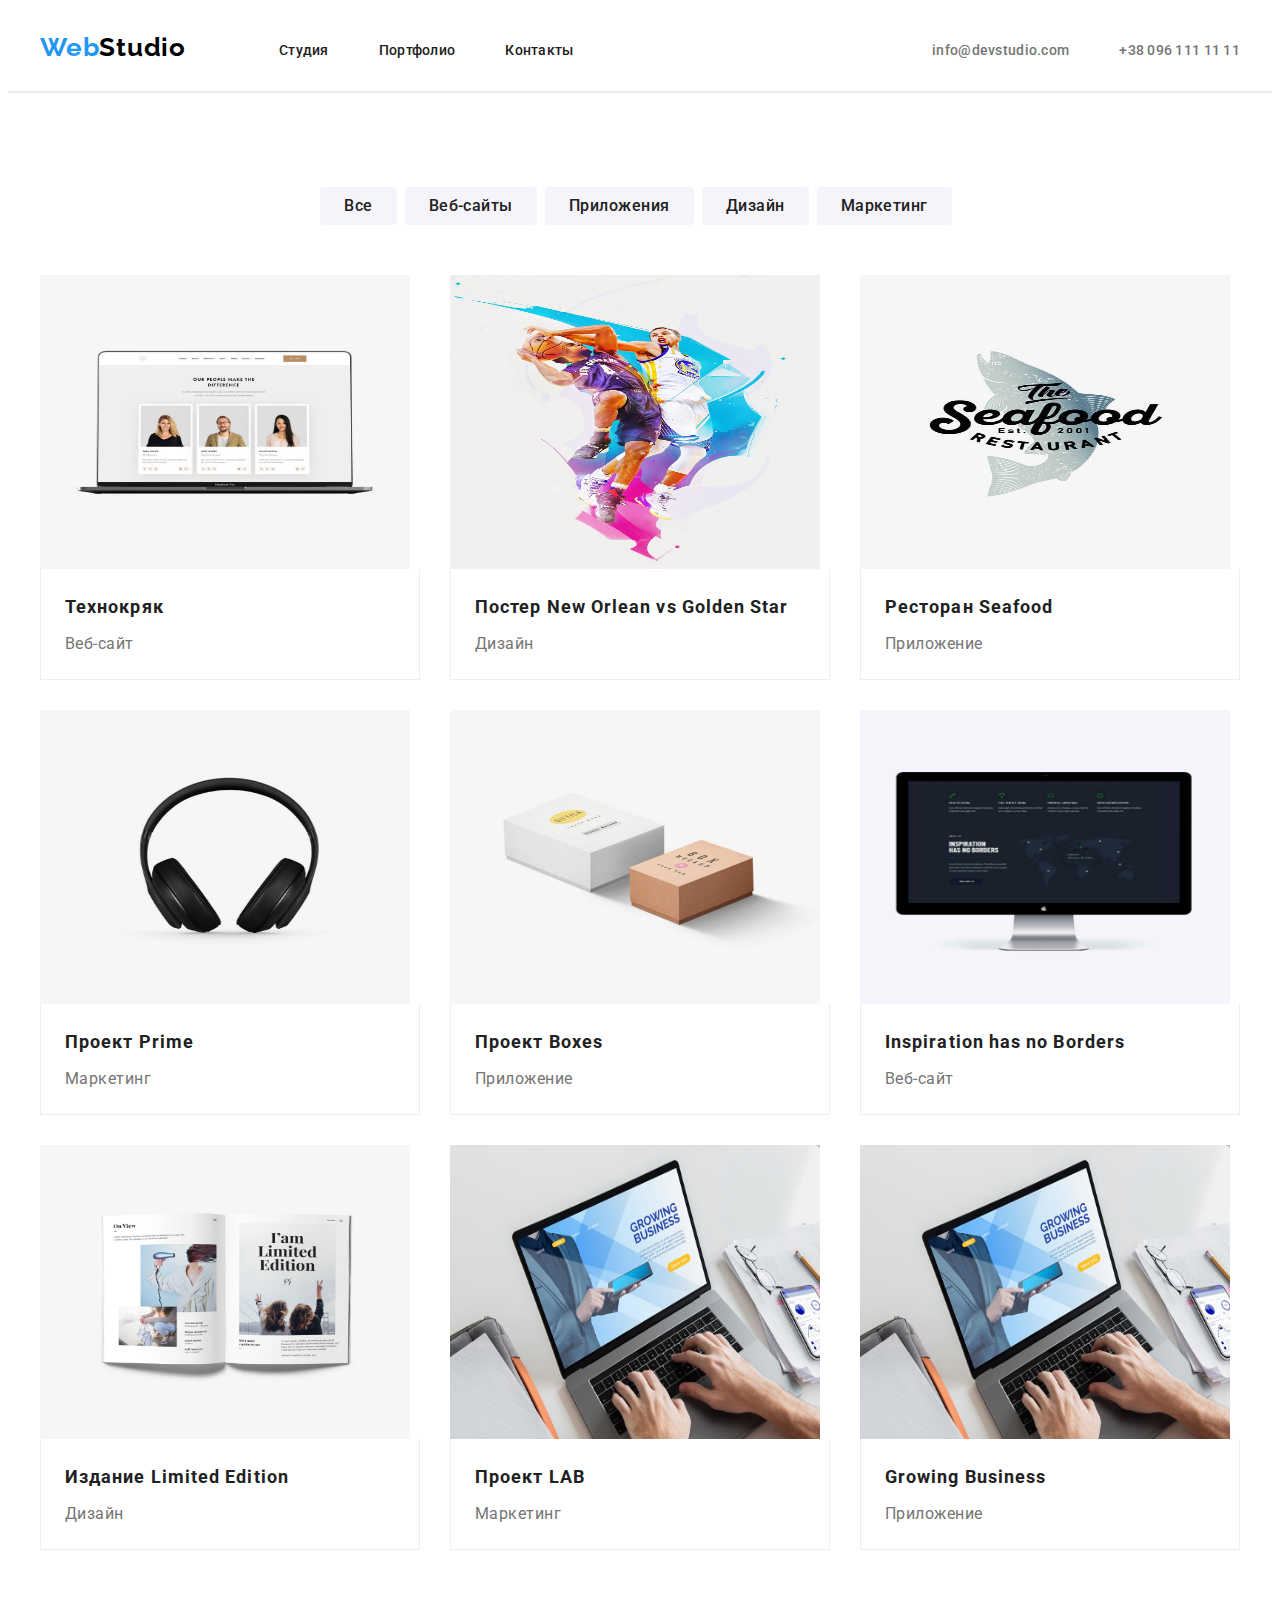
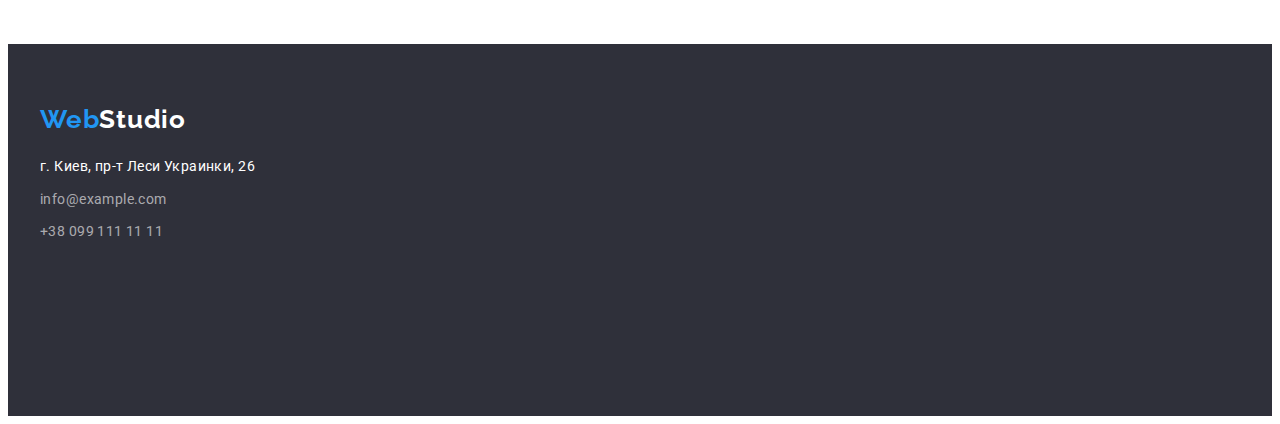
==== portfolio.html @ 6b3d0580 "Add files via upload" ====
<!doctype html>
<html lang="en">

<head>
    <meta charset="UTF-8">
    <meta http-equiv="X-UA-Compatible" content="IE=edge">
    <meta name="viewport" content="width=device-width, initial-scale=1.0">
    <link rel="stylesheet" href="https://cdnjs.cloudflare.com/ajax/libs/modern-normalize/1.1.0/modern-normalize.min.css"
        integrity="sha512-wpPYUAdjBVSE4KJnH1VR1HeZfpl1ub8YT/NKx4PuQ5NmX2tKuGu6U/JRp5y+Y8XG2tV+wKQpNHVUX03MfMFn9Q=="
        crossorigin="anonymous" referrerpolicy="no-referrer" />
    <link rel="preconnect" href="https://fonts.googleapis.com">
    <link rel="preconnect" href="https://fonts.gstatic.com" crossorigin>
    <link
        href="https://fonts.googleapis.com/css2?family=Raleway:wght@400;500;700;900&family=Roboto:wght@400;500;700;900&display=swap"
        rel="stylesheet">
    <link rel="stylesheet" href="styles/styles.css">
    <title>Studio</title>
</head>
<!--Главная-->
<!--Шапка сайта-->
<header class="header">
    <!--header-part1-->
    <div class="container header-container">
        <nav class="header-navigation">
            <a class="header-link-main link" href="">Web<span class="studio-header">Studio</span></a>
            <ul class="header-list list">
                <li class="header-item"><a href="index.html" class="header-link link">Студия</a></li>
                <li class="header-item"><a href="portfolio.html" class="header-link link">Портфолио</a></li>
                <li class="header-item"><a href="" class="header-link link">Контакты</a></li>
            </ul>
        </nav>
        <ul class="header-list list header-connect">
            <li><a class="header-contact link" href="mailto:info@devstudio.com">info@devstudio.com</a></li>
            <li><a class="header-contact link" href="tel:+380961111111">+38 096 111 11 11</a></li>
        </ul>
    </div>
    <div class="line"></div>
</header>
<!--Основной контент-->
    <main>
    <section class="total-menu">
    <div class="container menu-container">
        <!--Меню-->
        <h1 style="display: none;">Menu</h1>
            <div class="menu">
            <ul class="menu-list list">
                <li class="menu-item">
                    <button class="menu-button">
                        Все
                    </button>
                </li>
                <li class="menu-item">
                    <button class="menu-button">
                        Веб-сайты
                    </button>
                </li>
                <li class="menu-item">
                    <button class="menu-button">
                        Приложения
                    </button>
                </li>
                <li class="menu-item">
                    <button class="menu-button">
                        Дизайн
                    </button>
                </li>
                <li class="menu-item">
                    <button class="menu-button">
                        Маркетинг
                    </button>
                </li>
            </ul>
        </div>
    </div>
        <div class="container service-container">
            <h1 style="display: none;">Services</h1>
        <ul class="service-list list">
            <li class="service-item">
                <img src="./images/portfolio/portfolio1.jpg" alt="Технокряк" width="370" height="294" />
                <div class="service-border">
                <h3 class="service-title">Технокряк</h3>
                <p class="service-about-title">Веб-сайт</p>
                </div>
            </li>
            <li class="service-item">
                <img src="./images/portfolio/portfolio2.jpg" alt="Постер New Orlean vs Golden Star" width="370" height="294" />
                <div class="service-border">
                <h3 class="service-title">Постер New Orlean vs Golden Star</h3>
                <p class="service-about-title">Дизайн</p>
                </div>
            </li>
            <li class="service-item">
                <img src="./images/portfolio/portfolio3.jpg" alt="Ресторан Seafood" width="370" height="294" />
                <div class="service-border">
                <h3 class="service-title">Ресторан Seafood</h3>
                <p class="service-about-title">Приложение</p>
                </div>
            </li>
            <li class="service-item">
                <img src="./images/portfolio/portfolio4.jpg" alt="Проект Prime" width="370" height="294" />
                <div class="service-border">
                <h3 class="service-title">Проект Prime</h3>
                <p class="service-about-title">Маркетинг</p>
                </div>
            </li>
            <li class="service-item">
                <img src="./images/portfolio/portfolio5.jpg" alt="Проект Boxes" width="370" height="294" />
                <div class="service-border">
                <h3 class="service-title">Проект Boxes</h3>
                <p class="service-about-title">Приложение</p>
                </div>
            </li>
            <li class="service-item">
                <img src="./images/portfolio/portfolio6.jpg" alt="Inspiration has no Borders" width="370" height="294" />
                <div class="service-border">
                <h3 class="service-title">Inspiration has no Borders</h3>
                <p class="service-about-title">Веб-сайт</p>
                </div>
            </li>
            <li class="service-item">
                <img src="./images/portfolio/portfolio7.jpg" alt="Издание Limited Edition" width="370" height="294" />
                <div class="service-border">
                <h3 class="service-title">Издание Limited Edition</h3>
                <p class="service-about-title">Дизайн</p>
                </div>
            </li>
            <li class="service-item">
                <img src="./images/portfolio/portfolio9.jpg" alt="Проект LAB" width="370" height="294" />
                <div class="service-border">
                <h3 class="service-title">Проект LAB</h3>
                <p class="service-about-title">Маркетинг</p>
                </div>
            </li>
            <li class="service-item">
                <img src="./images/portfolio/portfolio9.jpg" alt="Growing Business" width="370" height="294" />
                <div class="service-border">
                <h3 class="service-title">Growing Business</h3>
                <p class="service-about-title">Приложение</p>
                </div>
            </li>
        </ul>
    </div>
    </section>
    </main>
    <!--Низ сайта-->
    <footer class="footer">
        <div class="container footer-container">
            <p><a class="footer-link-logo link" href="">Web<span class="studio-footer">Studio</span></a></p>
            <address class="footer-address">г. Киев, пр-т Леси Украинки, 26</address>
            <ul class="footer-list list">
                <li class="footer-item">
                    <a class="footer-link link" href="mailto:info@example.com">info@example.com</a>
                </li>
                <li class="footer-item">
                    <a class="footer-link link" href="tel:+380991111111">+38 099 111 11 11</a>
                </li>
            </ul>
        </div>
    </footer>
</body>
</html>
---- styles/styles.css ----
:root {
  --main-title-color: #ffffff;
  --second-title-color: #000000;
  --first-text-color: #757575;
  --second-text-color: #212121;
  --third-text-color: rgba(255, 255, 255, 0.6);
  --first-button-color: #2196f3;
  --second-button-color: #f5f4fa;
  --header-text-color: #212121;
  --accent-color: #2196f3;
}

p,
h1,
h2,
h3,
h4,
h5,
h6 {
  margin: 0;
}

ul {
  margin: 0;
  padding: 0;
}

button {
  cursor: pointer;
}

img {
  display: block;
}

address {
  font-style: normal;
}

.container {
  width: 1200px;
  padding-left: 15px;
  padding-right: 15px;
  margin: 0 auto;
}

body {
  font-family: "Roboto", sans-serif;
  color: var(--second-text-color);
}

.list {
  list-style: none;
}

.link {
  text-decoration: none;
}

.visually-hidden {
  position: absolute;
  white-space: nowrap;
  width: 1px;
  height: 1px;
  overflow: hidden;
  border: 0;
  padding: 0;
  clip: rect(0 0 0 0);
  clip-path: inset(50%);
  margin: -1px;
}

.line {
  border: 1px solid #ececec;
}

/* --------header-------*/
.header-section {
  background-color: #ffffff;
}

.header {
}

.studio-header {
  color: var(--second-title-color);
}

.header-link-main {
  font-family: Raleway;
  font-weight: 700;
  font-size: 26px;
  line-height: 1.19;
  letter-spacing: 0.03em;
  color: #2196f3;
  padding-top: 24px;
  padding-bottom: 25px;
  padding-right: 93px;
}

.header-link {
  font-weight: 500;
  font-size: 14px;
  line-height: 1.14;
  letter-spacing: 0.02em;
  color: var(--header-text-color);
}

.header-link:hover,
.header-link:focus,
.header-contact:focus,
.header-contact:hover {
  color: var(--accent-color);
}

.header-contact {
  font-weight: 500;
  font-size: 14px;
  line-height: 1.14;
  letter-spacing: 0.02em;
  color: var(--first-text-color);
}

.header-navigation,
.header-list,
.header-container {
  display: flex;
}

.header-connect {
  margin-left: auto;
}

.header-list {
  padding-bottom: 32px;
  padding-top: 32px;
}

.header-item {
  margin-right: 50px;
}

.header-contact:last-child {
  margin-left: 50px;
}

/* --------MAIN-------*/
.bg-container {
}
.bg {
  background: #2f303a;
  margin: opx auto;
  padding-top: 200px;
  padding-bottom: 200px;
}
.bg-title {
  font-weight: 900;
  font-size: 44px;
  line-height: 1.36;
  text-align: center;
  letter-spacing: 0.06em;
  text-transform: uppercase;
  color: var(--main-title-color);
}

.bg-button {
  display: flex;
  justify-content: center;
  margin-top: 30px;
}

.bg-btn {
  width: 200px;
  min-height: 50px;
  background: var(--first-button-color);
  box-shadow: 0px 4px 4px rgba(0, 0, 0, 0.15);
  border-radius: 4px;
  cursor: pointer;
  font-family: Roboto;
  font-weight: 700;
  font-size: 16px;
  line-height: 1.87;
  text-align: center;
  letter-spacing: 0.06em;
  border: 0px;

  color: var(--main-title-color);
}
/* --------hang (особенности)-------*/
.hang-container {
}

.hang {
  padding-top: 94px;
  padding-bottom: 94px;
}

.hang-list {
  display: flex;
  justify-content: space-between;
}

.hang-item {
}

.hang-title {
  font-weight: 700;
  font-size: 14px;
  line-height: 1.14;
  letter-spacing: 0.03em;
  text-transform: uppercase;
  margin-bottom: 10px;
}

.hang-about-title {
  font-size: 14px;
  line-height: 1.71;
  letter-spacing: 0.03em;
  color: var(--first-text-color);
}

/* --------about (Чем мы занимаемся)-------*/
.about-container {
}
.about {
  padding-bottom: 94px;
}
.about-list {
  display: flex;
  margin-right: -30px;
}

.about-item {
  margin-right: 30px;
  flex-basis: calc(100% / 3 - 30px);
}

.about-title {
  font-weight: 700;
  font-size: 36px;
  line-height: 42px;
  text-align: center;
  letter-spacing: 0.03em;
  margin-bottom: 50px;
  color: var(--header-text-color);
}

/* --------team (Наша команда)-------*/
.team-container {
}

.team {
  padding-top: 94px;
  padding-bottom: 94px;
  background: #f5f4fa;
}

.team-title {
  font-weight: 700;
  font-size: 36px;
  line-height: 1.17;
  text-align: center;
  letter-spacing: 0.03em;
  color: var(--header-text-color);
  margin-bottom: 50px;
}

.team-list {
  display: flex;
  flex-wrap: wrap;
  margin-right: -30px;
}

.team-item {
  height: 368px;
  background: #ffffff;
  /* material shadow v1 */
  box-shadow: 0px 1px 3px rgba(0, 0, 0, 0.12), 0px 1px 1px rgba(0, 0, 0, 0.14),
    0px 2px 1px rgba(0, 0, 0, 0.2);
  border-radius: 0px 0px 4px 4px;
  flex-basis: calc(100% / 4 - 30px);
  margin-right: 30px;
}

.team-item-title {
  font-weight: 500;
  font-size: 16px;
  line-height: 1.19;
  text-align: center;
  letter-spacing: 0.03em;
  color: var(--second-text-color);
  margin-bottom: 10px;
}

.team-item-about-title {
  font-size: 16px;
  line-height: 1.19;
  text-align: center;
  letter-spacing: 0.03em;
  color: var(--first-text-color);
}

.team-items-total {
  padding-top: 30px;
  padding-bottom: 30px;
}

/* --------footer (низ сайта)-------*/
.footer-container {
}

.footer {
  background: #2f303a;
  height: 252px;
  padding-bottom: 60px;
  padding-top: 60px;
}

.footer-link-logo {
  font-family: Raleway;
  font-weight: 700;
  font-size: 26px;
  line-height: 1.19;
  letter-spacing: 0.03em;
  color: #2196f3;
  margin-bottom: 20px;
}

.studio-footer {
  color: var(--main-title-color);
}

.footer-address {
  font-family: Roboto;
  font-style: normal;
  font-size: 14px;
  line-height: 1.71;
  letter-spacing: 0.03em;
  color: var(--main-title-color);
  margin-top: 20px;
}

.footer-list,
.footer-item {
  margin-bottom: 9px;
  margin-top: 9px;
}

.footer-link {
  font-size: 14px;
  line-height: 1.71;
  letter-spacing: 0.03em;
  color: var(--third-text-color);
}

/* --------PORTFOLIO-------*/
.total-menu {
  margin: opx auto;
  padding-top: 94px;
  padding-bottom: 94px;
}

.menu-container {
}
.menu {
  margin-bottom: 50px;
}

.menu-list {
  display: flex;
  justify-content: center;
}

.menu-button {
  cursor: pointer;
  background: #f5f4fa;
  border-radius: 4px;
  font-family: Roboto;
  font-weight: 500;
  font-size: 16px;
  line-height: 1.62;
  text-align: center;
  letter-spacing: 0.03em;
  color: var(--header-text-color);
  padding-bottom: 6px;
  padding-top: 6px;
  padding-left: 24px;
  padding-right: 24px;
  border: 0px;
  margin-right: 8px;
}

.menu-button:hover,
.menu-button:focus {
  background-color: var(--accent-color);
  color: var(--main-title-color);
  box-shadow: 0px 3px 1px rgba(0, 0, 0, 0.1), 0px 1px 2px rgba(0, 0, 0, 0.08),
    0px 2px 2px rgba(0, 0, 0, 0.12);
  border-radius: 4px;
}
/*-------SERVICE------*/
.service-container {
}

.service {
}

.service-list {
  display: flex;
  flex-wrap: wrap;
  margin-right: -30px;
  margin-bottom: -30px;
}

.service-item {
  flex-basis: calc(100% / 3 - 30px);
  margin-right: 30px;
  margin-bottom: 30px;
}

.service-title {
  font-weight: 700;
  font-size: 18px;
  line-height: 2;
  letter-spacing: 0.06em;
  color: var(--second-text-color);
  margin-bottom: 4px;
}

.service-about-title {
  font-size: 16px;
  line-height: 1.87;
  letter-spacing: 0.03em;
  color: var(--first-text-color);
}

.service-border {
  border-left: 1px solid #eeeeee;
  border-right: 1px solid #eeeeee;
  border-bottom: 1px solid #eeeeee;
  border-top: none;
  box-sizing: border-box;
  padding-bottom: 20px;
  padding-top: 20px;
  padding-left: 24px;
  padding-right: 24px;
}
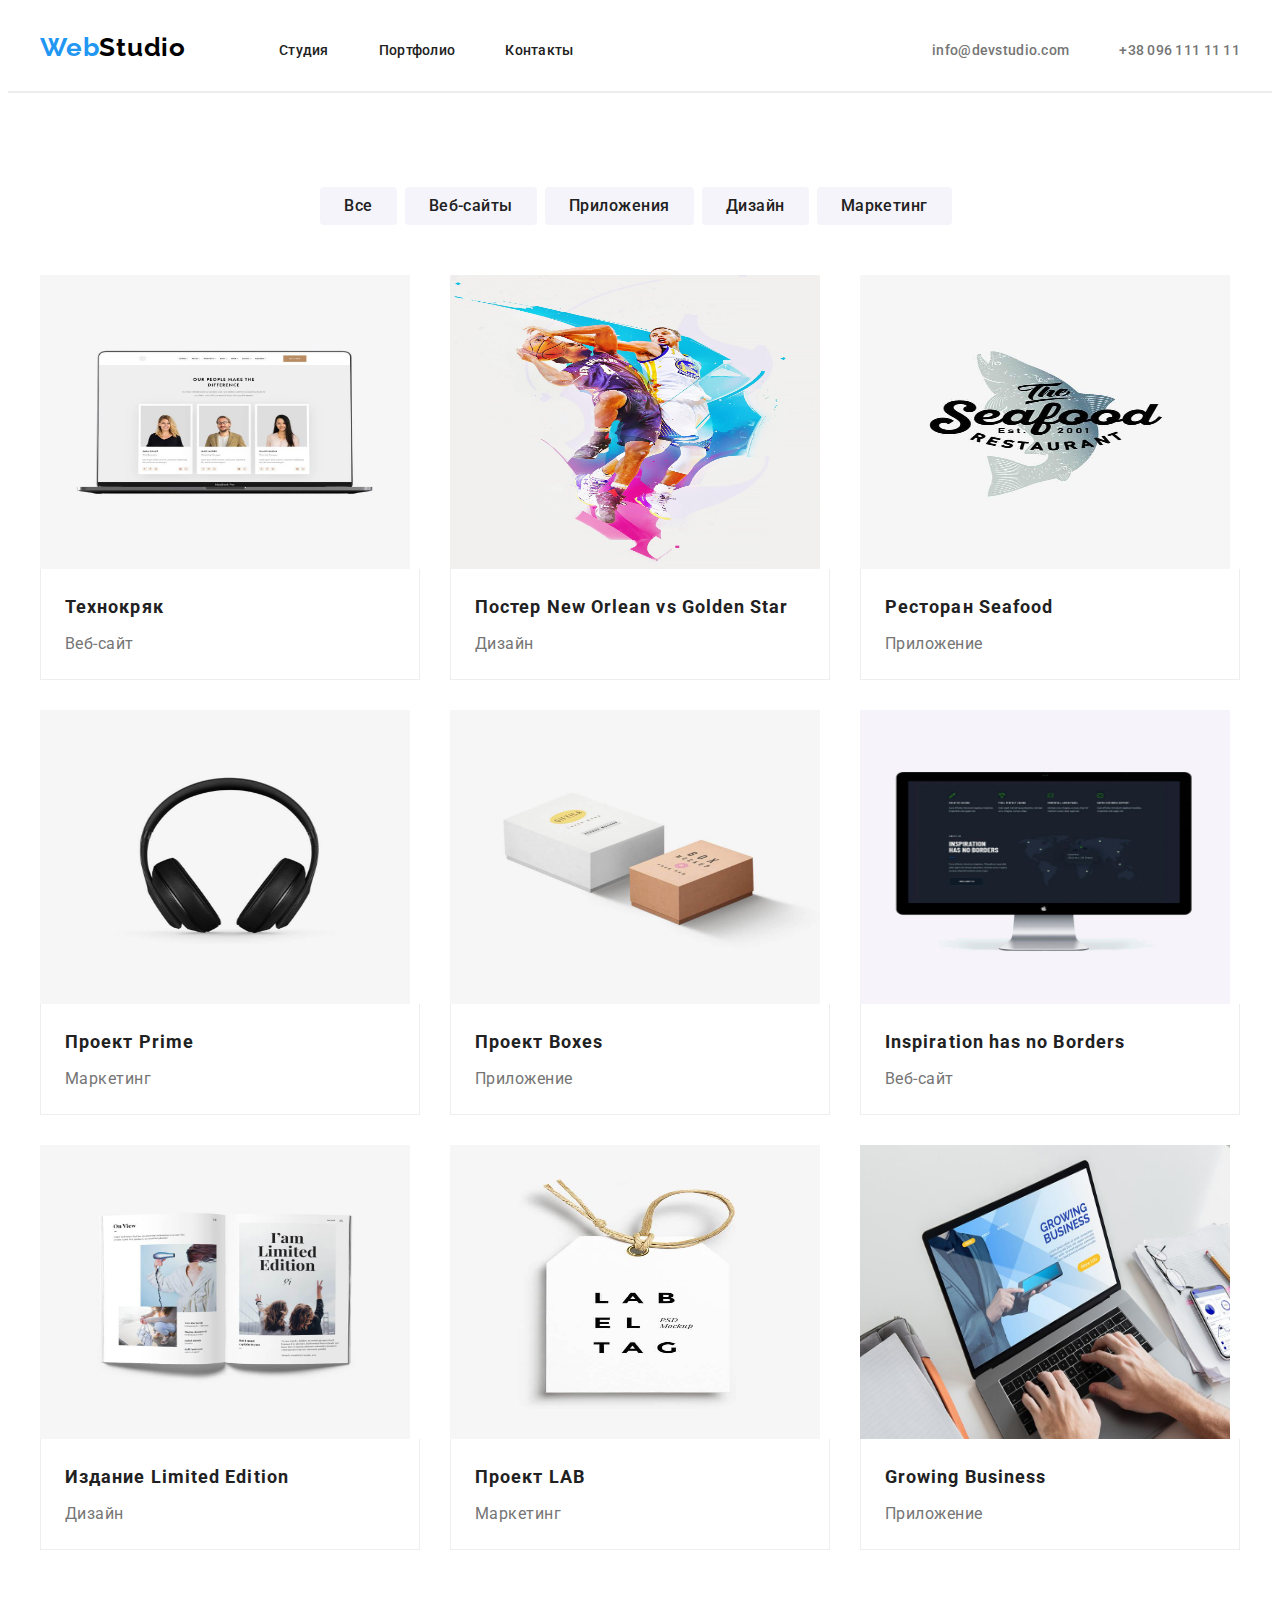
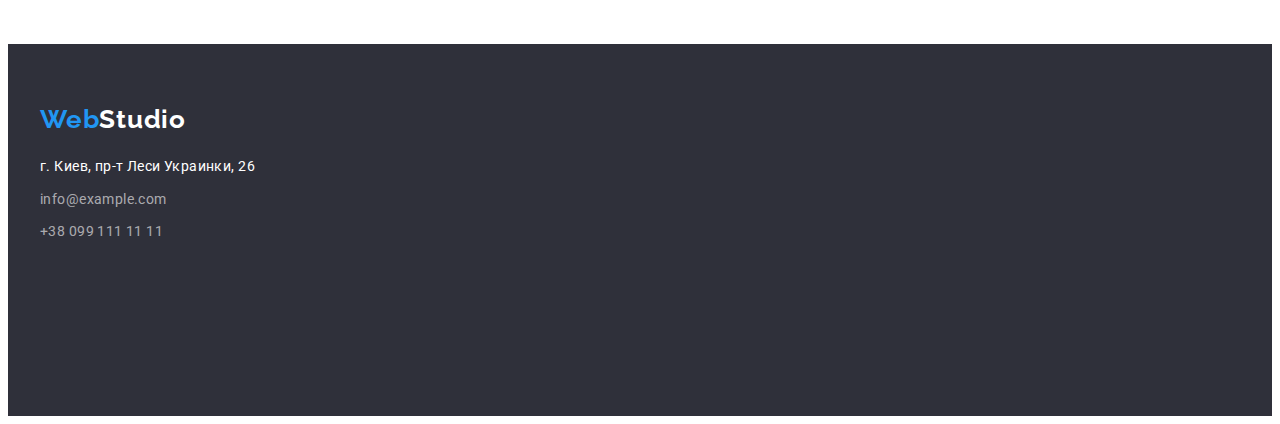
==== commit d5a923a0: "Update portfolio.html" ====
--- a/portfolio.html
+++ b/portfolio.html
@@ -125,7 +125,7 @@
                 </div>
             </li>
             <li class="service-item">
-                <img src="./images/portfolio/portfolio9.jpg" alt="Проект LAB" width="370" height="294" />
+                <img src="./images/portfolio/portfolio8.jpg" alt="Проект LAB" width="370" height="294" />
                 <div class="service-border">
                 <h3 class="service-title">Проект LAB</h3>
                 <p class="service-about-title">Маркетинг</p>
@@ -158,4 +158,4 @@
         </div>
     </footer>
 </body>
-</html>+</html>
